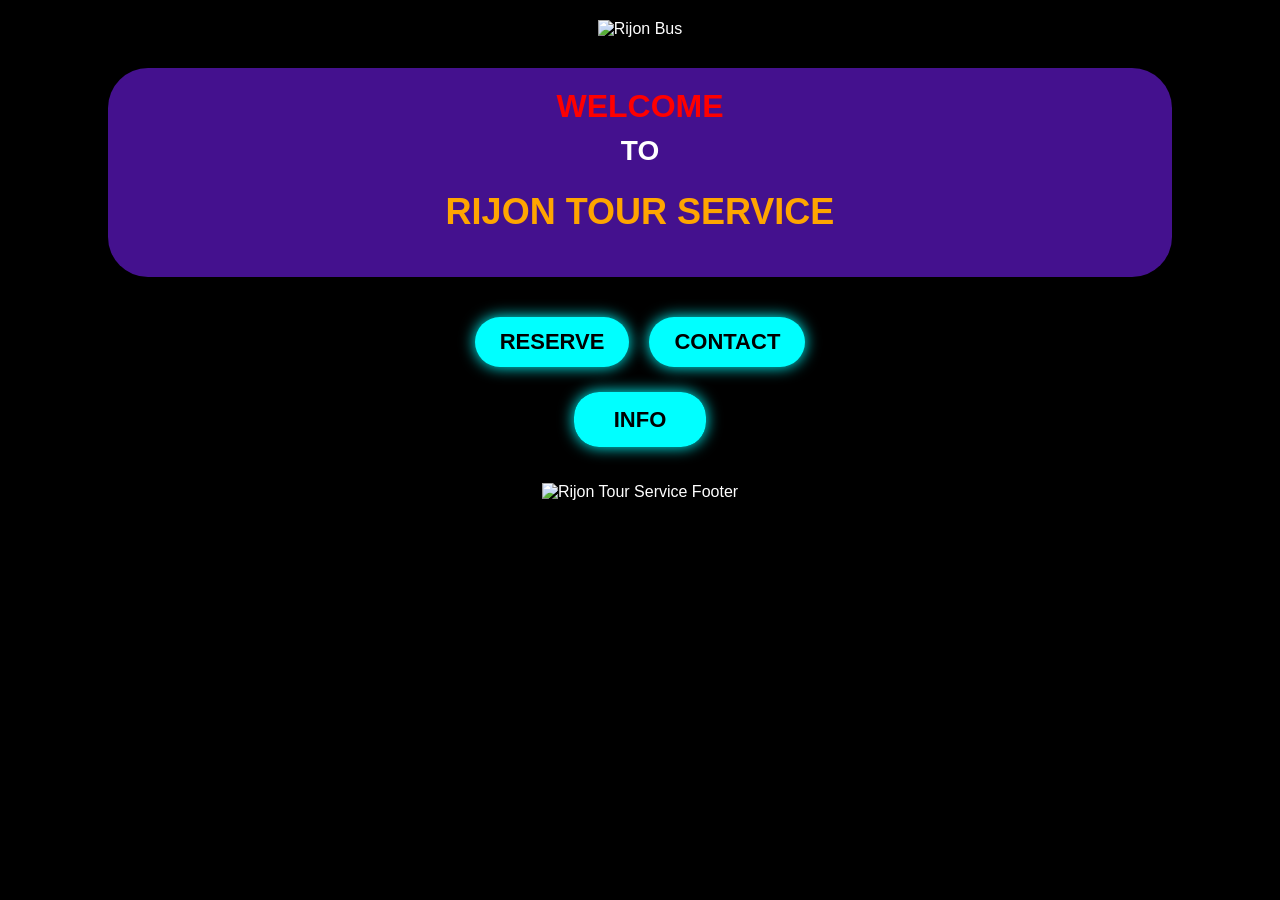
==== index.html @ b7decef7 "Add files via upload" ====
<!DOCTYPE html>
<html lang="en">
<head>
    <meta charset="UTF-8">
    <meta name="viewport" content="width=device-width, initial-scale=1.0">
    <title>Rijon Tour Service</title>
    <link rel="stylesheet" href="style.css">
</head>
<body>

    <div class="container">

        <!-- Top Bus Logo -->
        <div class="top-logo">
            <img src="c:\Users\Lenovo\OneDrive\Tài liệu\Desktop\Rijon Tour Service\bus liberty black.jpg" alt="Rijon Bus">
        </div>

        <!-- Welcome Box -->
        <div class="welcome-box">
            <h2>WELCOME</h2>
            <h3>TO</h3>
            <h1>RIJON TOUR SERVICE</h1>
        </div>

        <!-- Buttons -->
        <div class="btn-row">
            <a href="index2.html" class="btn">RESERVE</a>
            <a href="index4.html" class="btn">CONTACT</a>
            
        </div>

        <div class="info-section">
            <a href="index5.html" class="btn info-btn">INFO</a>
        </div>

        <!-- Footer Logo -->
        <footer>
            <img src="c:\Users\Lenovo\OneDrive\Tài liệu\Desktop\Rijon Tour Service\RTS liberty logo.jpg" alt="Rijon Tour Service Footer">
        </footer>

    </div>

</body>
</html>
---- style.css ----
body {
    background: black;
    margin: 0;
    padding: 0;
    font-family: 'Arial Black', sans-serif;
    text-align: center;
    color: white;
}

.container {
    width: 100%;
    padding-top: 20px;
}

/* Top Logo */
.top-logo img {
    width: 150px;
    margin: 0 auto;
}

/* Welcome Box */
.welcome-box {
    background: #44118E;
    width: 80%;
    margin: 30px auto;
    padding: 20px;
    border-radius: 40px;
    color: orange;
}

.welcome-box h2 {
    font-size: 32px;
    color: red;
    margin: 0;
}

.welcome-box h3 {
    font-size: 28px;
    color: white;
    margin: 10px 0;
}

.welcome-box h1 {
    font-size: 36px;
    color: orange;
}

/* Buttons */
.btn-row {
    display: flex;
    justify-content: center;
    gap: 20px;
    margin-top: 40px;
}

.btn {
    background: cyan;
    padding: 12px 25px;
    border-radius: 25px;
    text-decoration: none;
    color: black;
    font-size: 22px;
    font-weight: bold;
    box-shadow: 0 0 15px cyan;
}

.info-section {
    margin-top: 40px;
}

.info-btn {
    padding: 15px 40px;
}

/* Footer */
footer img {
    width: 90%;
    margin-top: 50px;
}
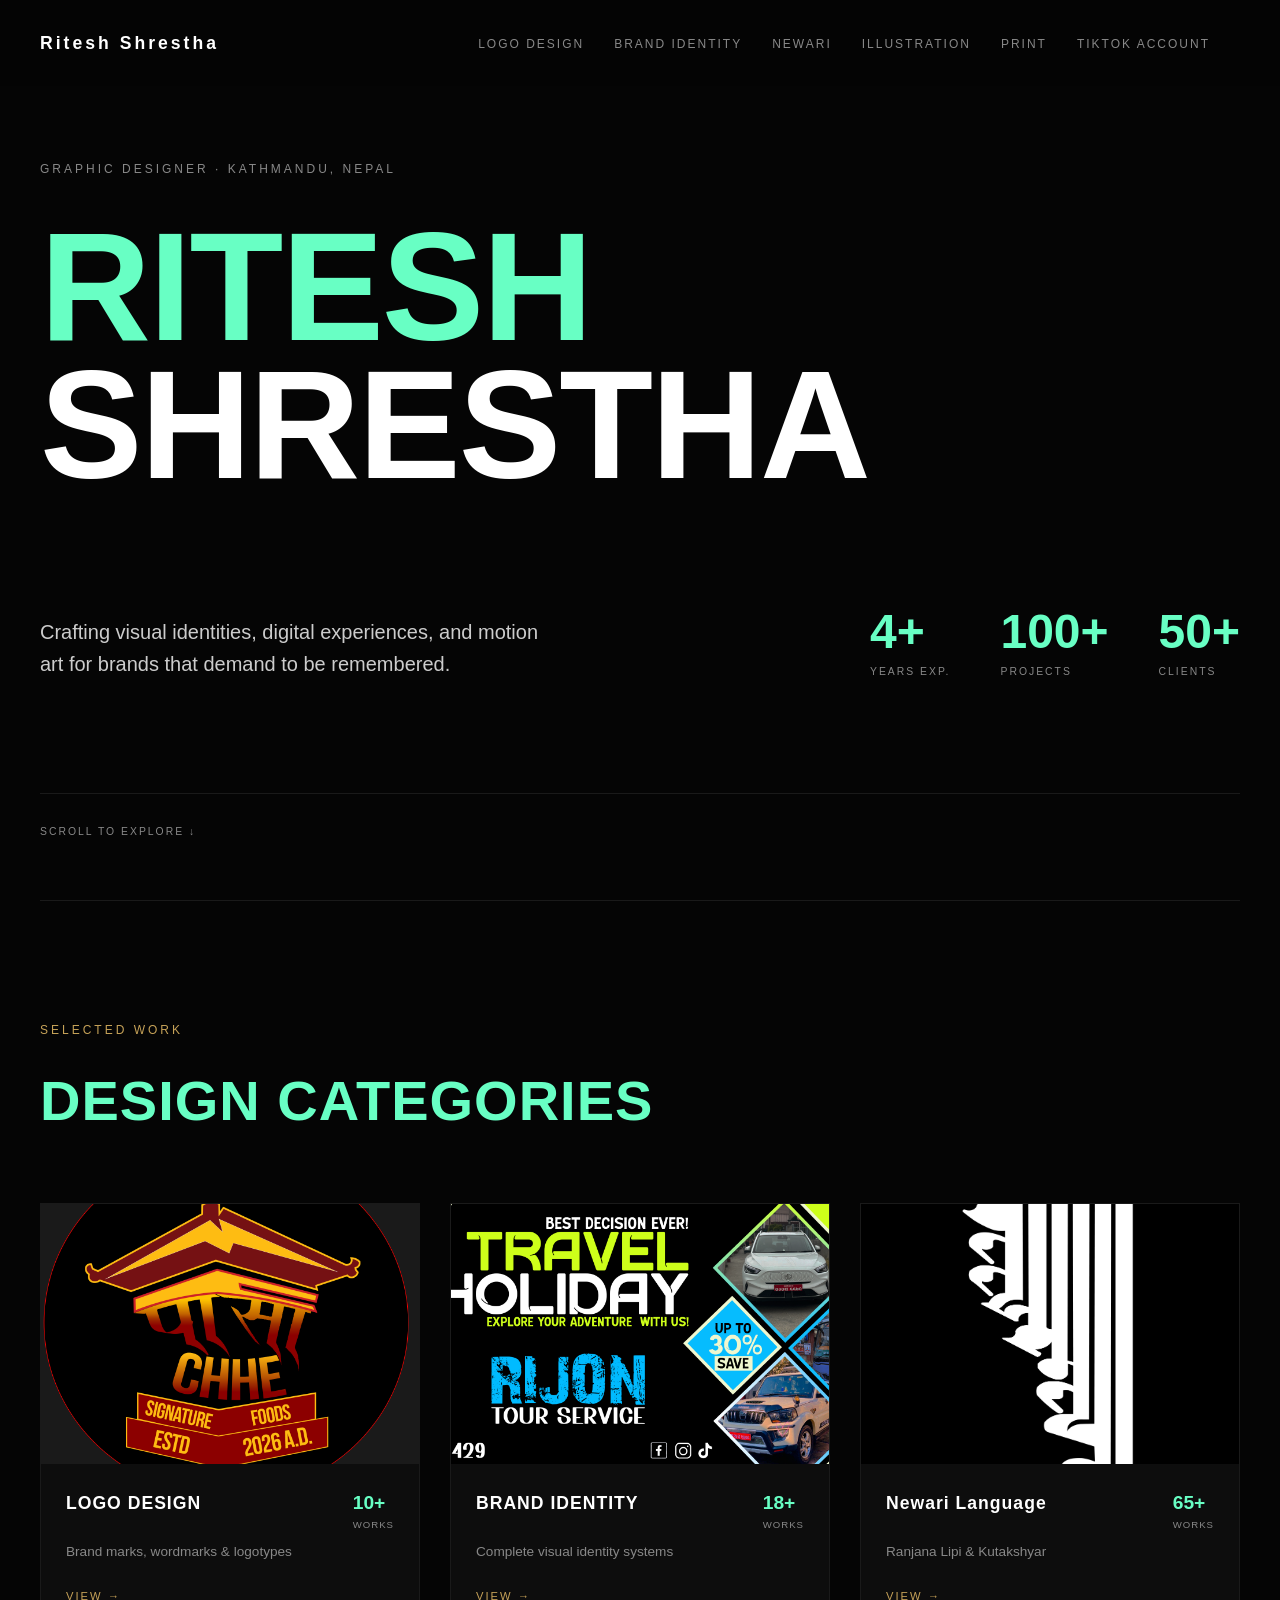
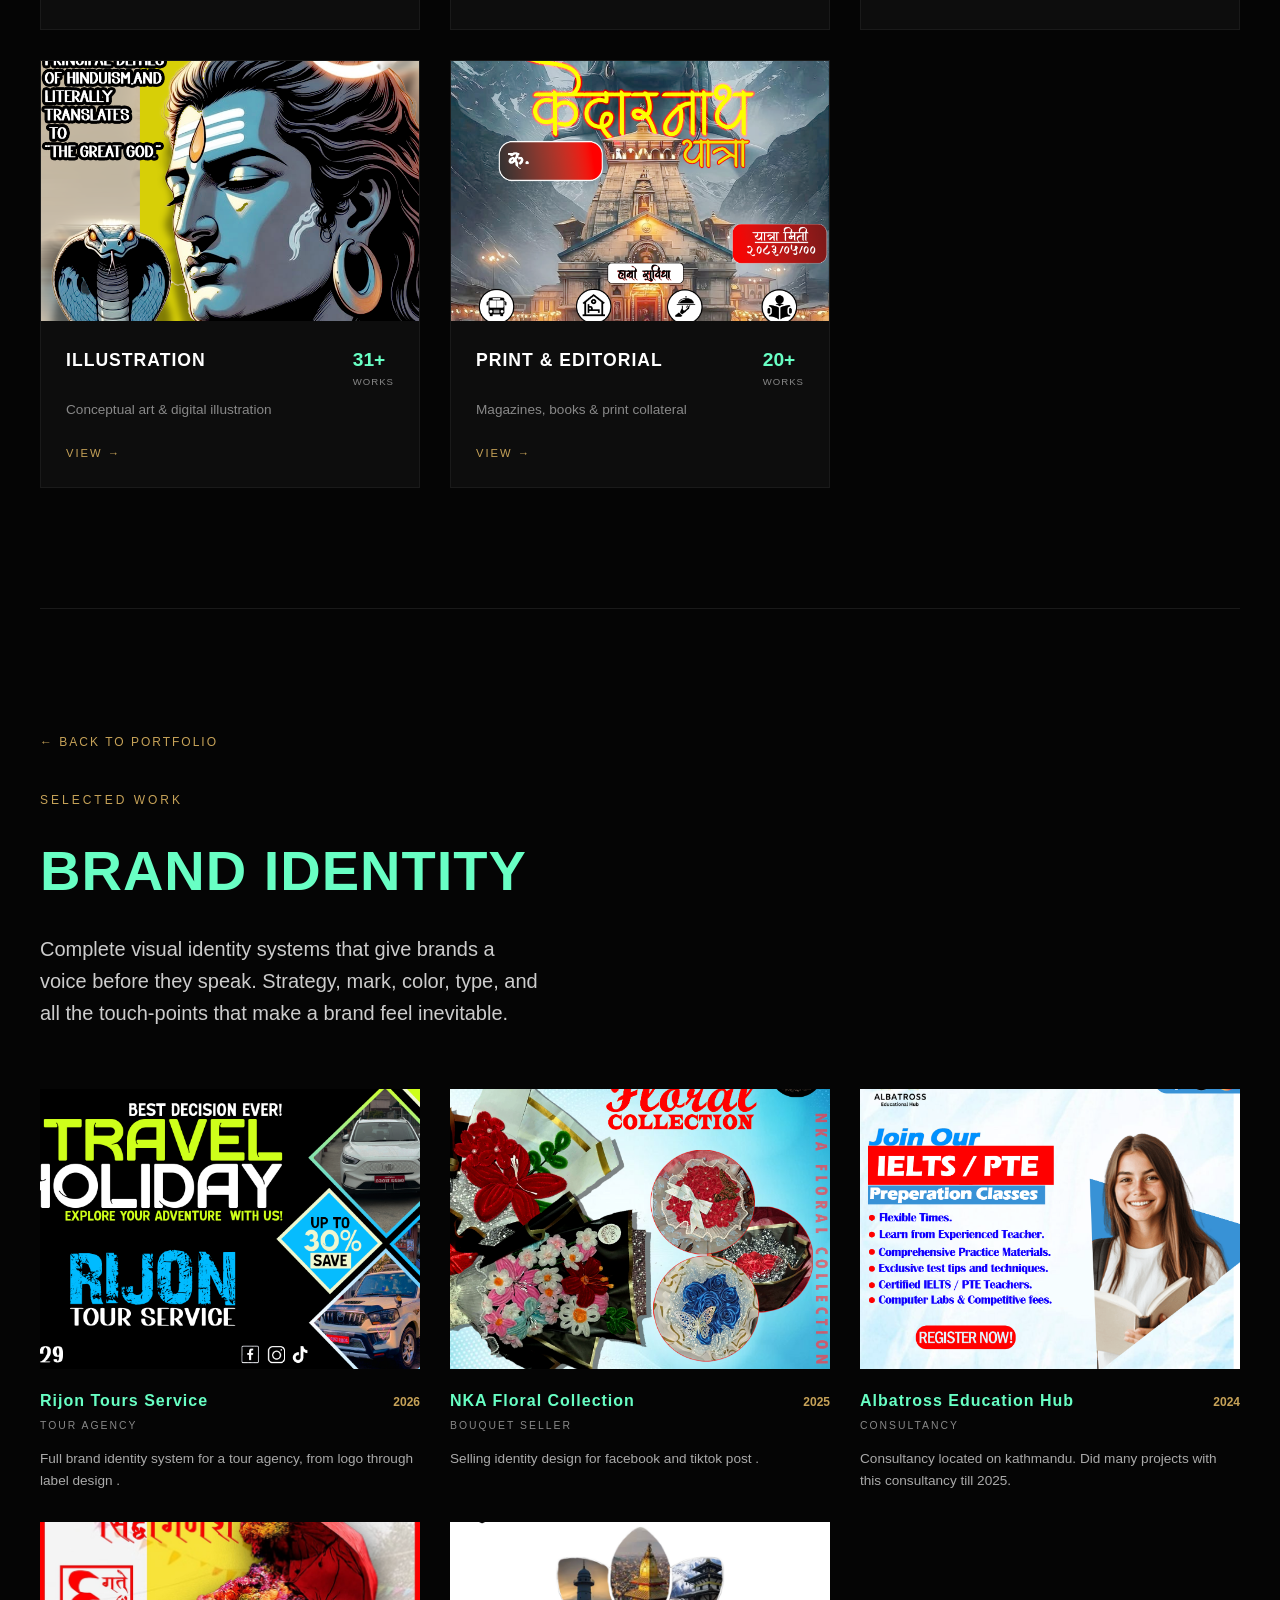
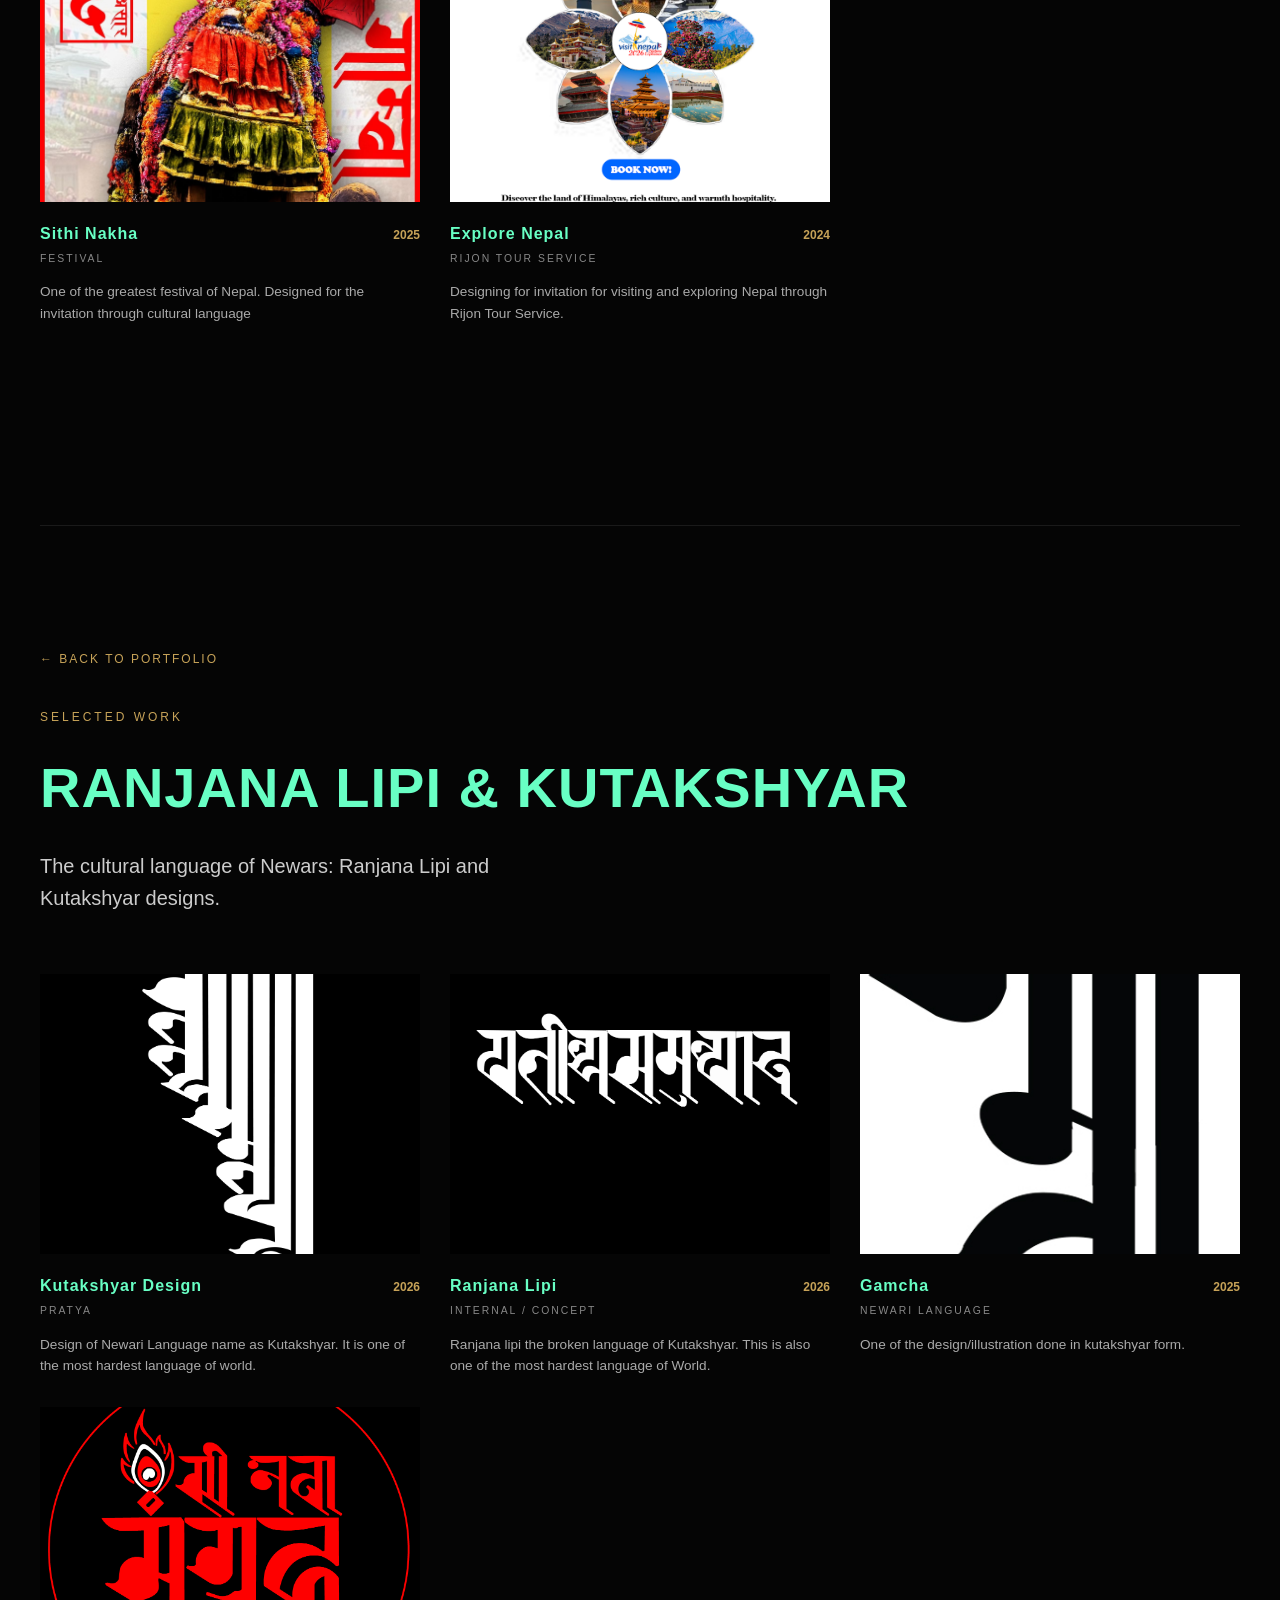
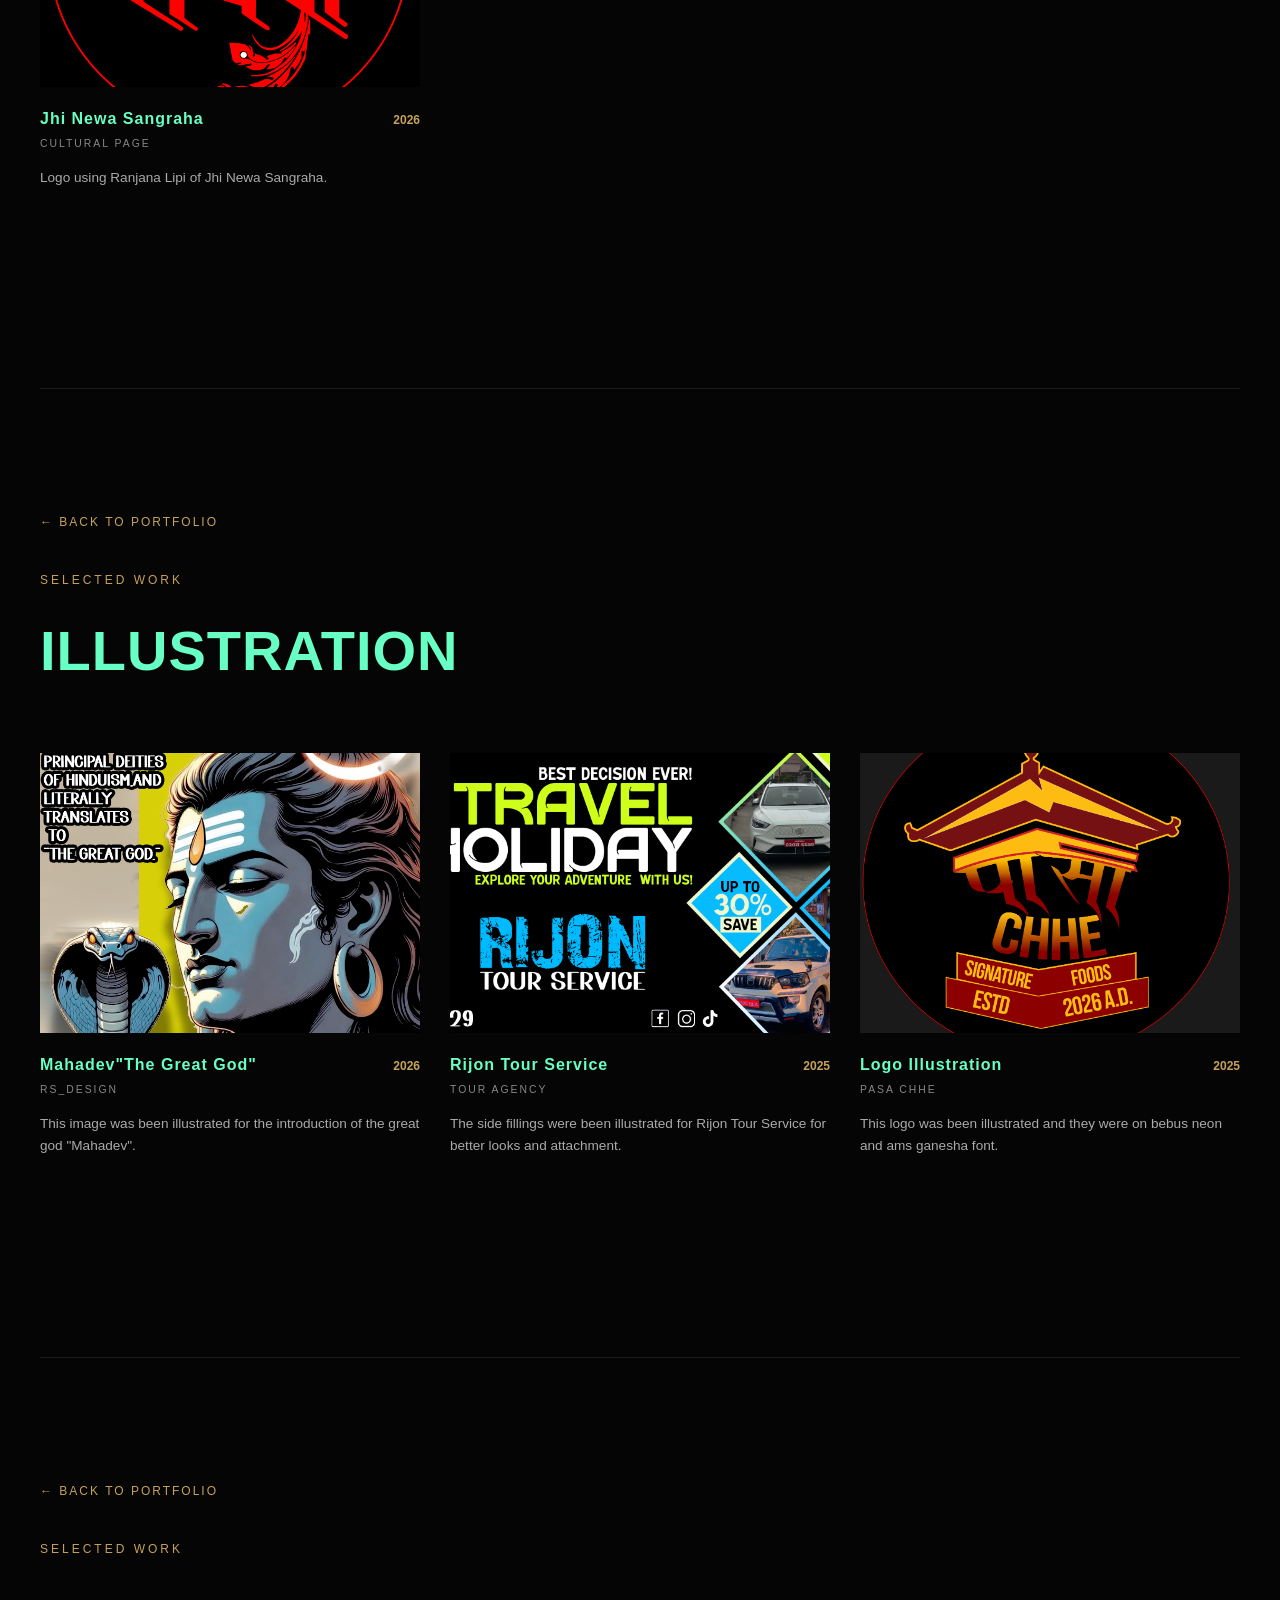
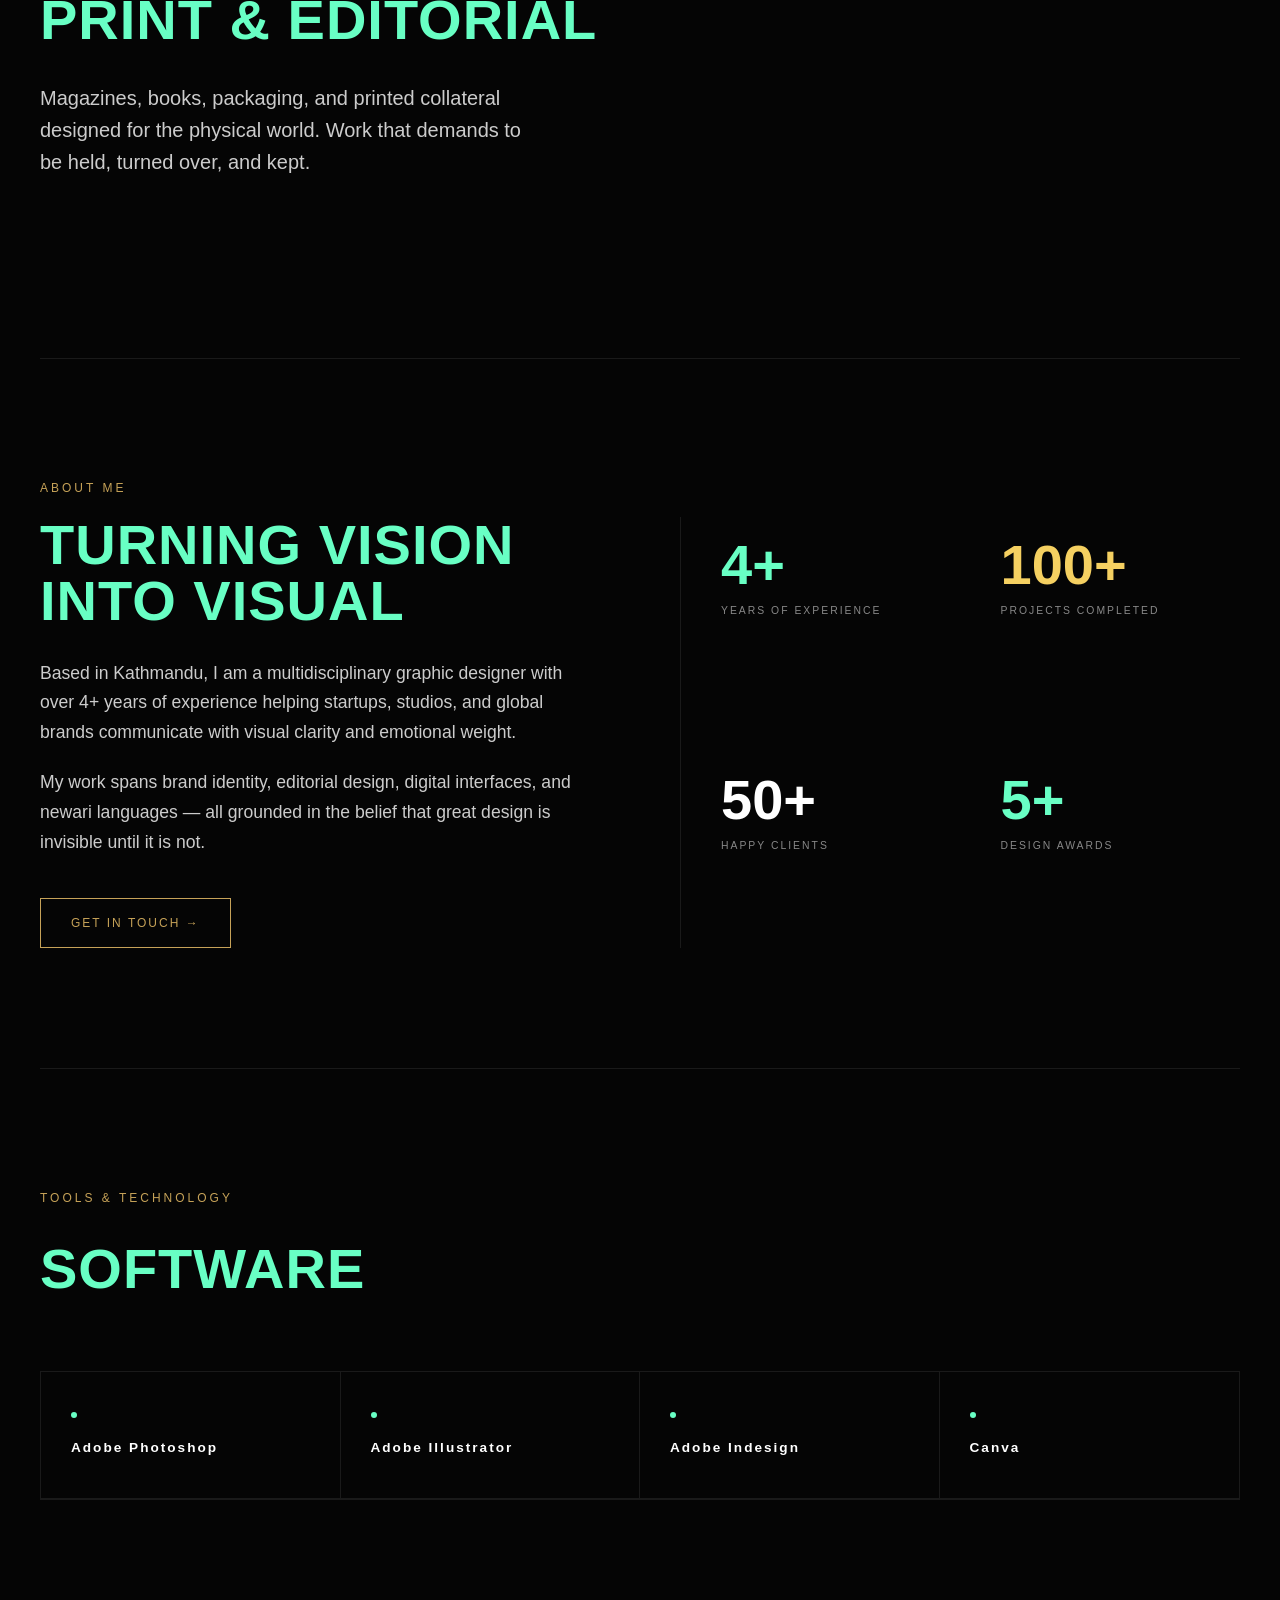
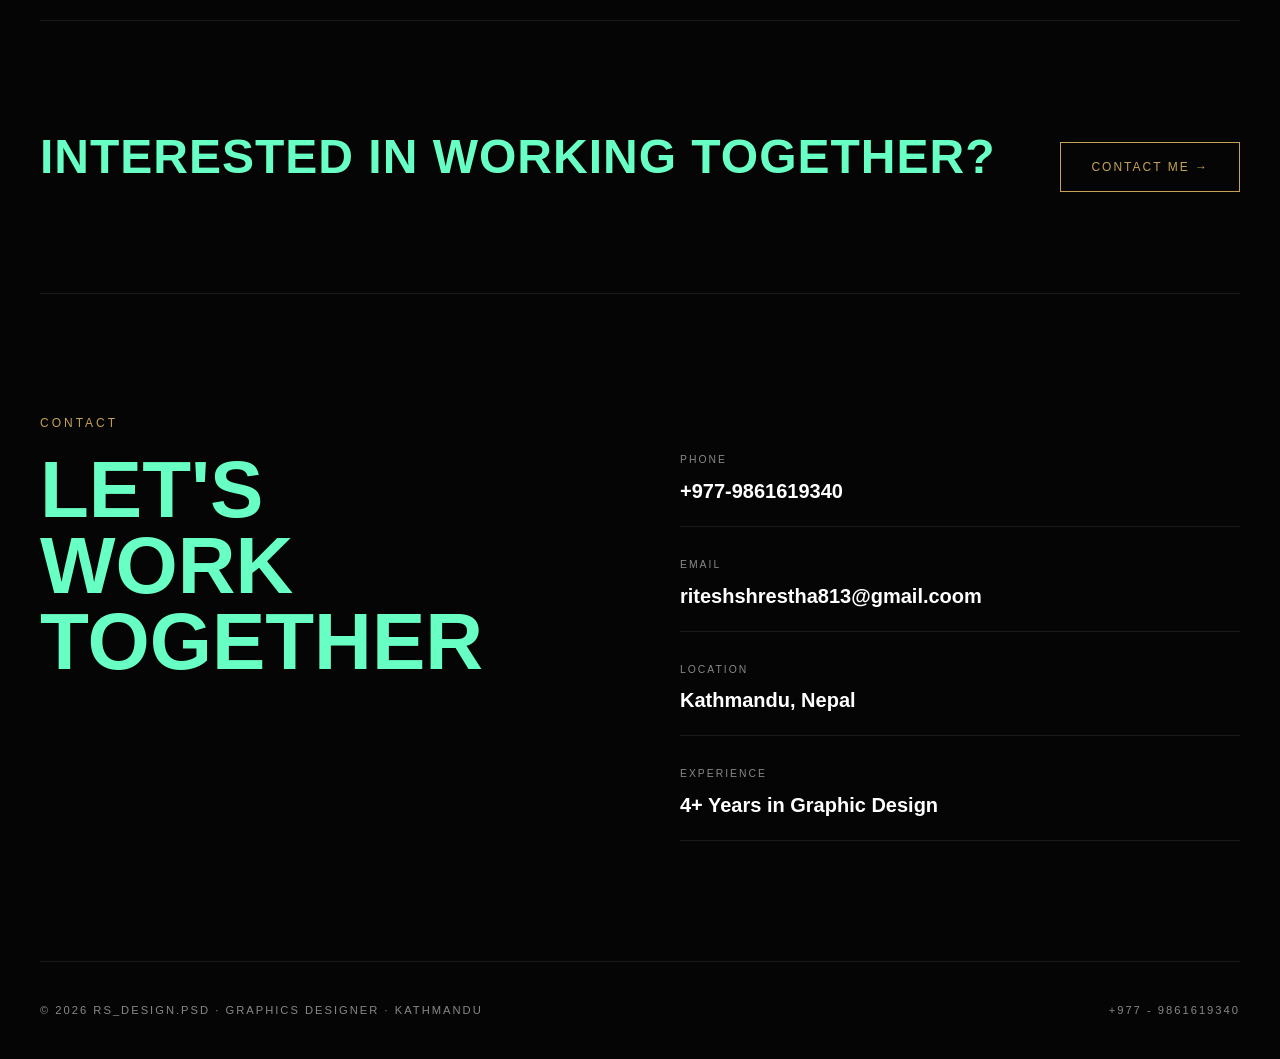
==== commit 59fe35a7: "Add files via upload Signed-off-by: RIJON TOURS <riteshshrestha813@gmail.com>" ====
--- a/index.html
+++ b/index.html
@@ -1,44 +1,385 @@
 <!DOCTYPE html>
 <html lang="en">
 <head>
-    <meta charset="UTF-8">
-    <meta name="viewport" content="width=device-width, initial-scale=1.0">
-    <title>Rijon Tour Service</title>
-    <link rel="stylesheet" href="style.css">
+  <meta charset="UTF-8">
+  <meta name="viewport" content="width=device-width, initial-scale=1.0">
+  <title>Alex Moreno — Portfolio</title>
+  <link rel="stylesheet" href="style2.css">
 </head>
 <body>
 
-    <div class="container">
-
-        <!-- Top Bus Logo -->
-        <div class="top-logo">
-            <img src="c:\Users\Lenovo\OneDrive\Tài liệu\Desktop\Rijon Tour Service\bus liberty black.jpg" alt="Rijon Bus">
-        </div>
-
-        <!-- Welcome Box -->
-        <div class="welcome-box">
-            <h2>WELCOME</h2>
-            <h3>TO</h3>
-            <h1>RIJON TOUR SERVICE</h1>
-        </div>
-
-        <!-- Buttons -->
-        <div class="btn-row">
-            <a href="index2.html" class="btn">RESERVE</a>
-            <a href="index4.html" class="btn">CONTACT</a>
-            
-        </div>
-
-        <div class="info-section">
-            <a href="index5.html" class="btn info-btn">INFO</a>
-        </div>
-
-        <!-- Footer Logo -->
-        <footer>
-            <img src="c:\Users\Lenovo\OneDrive\Tài liệu\Desktop\Rijon Tour Service\RTS liberty logo.jpg" alt="Rijon Tour Service Footer">
-        </footer>
-
+  <!-- Header Navigation -->
+  <header>
+    <div class="logo">Ritesh Shrestha</div>
+    <nav>
+      <ul>
+        <li><a href="#categories">Logo Design</a></li>
+        <li><a href="#brand-identity">Brand Identity</a></li>
+        <li><a href="#ui-ux">Newari</a></li>
+        <li><a href="#illustration">Illustration</a></li>
+        <li><a href="#print">Print</a></li>
+        <li><a href="https://www.tiktok.com/@rs_design.psd?is_from_webapp=1&sender_device=pc">Tiktok Account</a></li>
+         </div>
+      <div class="social-media-links">
+          
+      </div>
+      </ul>
+    </nav>
+  </header>
+
+  <main class="container">
+    
+    <!-- Hero Section -->
+    <section id="hero">
+      <div class="hero-top">
+        <div class="subtitle">Graphic Designer &middot; Kathmandu, Nepal</div>
+        <h1 class="hero-title">
+          <span class="accent">Ritesh</span>
+          <span class="white">Shrestha</span>
+      </div>
+      
+      <div class="hero-bottom">
+        <p class="hero-desc">Crafting visual identities, digital experiences, and motion art for brands that demand to be remembered.</p>
+        <div class="hero-stats">
+          <div class="stat-item">
+            <span class="stat-number">4+</span>
+            <span class="stat-label">Years Exp.</span>
+          </div>
+          <div class="stat-item">
+            <span class="stat-number">100+</span>
+            <span class="stat-label">Projects</span>
+          </div>
+          <div class="stat-item">
+            <span class="stat-number">50+</span>
+            <span class="stat-label">Clients</span>
+          </div>
+        </div>
+      </div>
+      <div class="scroll-indicator">Scroll to explore &darr;</div>
+    </section>
+
+    <!-- Categories Section -->
+    <section id="categories">
+      <div class="section-tag">Selected Work</div>
+      <h2 class="section-heading">Design Categories</h2>
+      
+      <div class="category-grid">
+        <div class="category-card">
+          <img src="pasa chhe2.png" alt="Logo Design" class="category-image">
+          <div class="category-info">
+            <div class="category-header">
+              <h3 class="category-title">LOGO DESIGN</h3>
+              <div class="category-count">10+<span>WORKS</span></div>
+            </div>
+            <p class="category-desc">Brand marks, wordmarks & logotypes</p>
+            <a href="#brand-identity" class="category-link">View &rarr;</a>
+          </div>
+        </div>
+
+        <div class="category-card">
+          <img src="RTS cover img.png" alt="Brand Identity" class="category-image">
+          <div class="category-info">
+            <div class="category-header">
+              <h3 class="category-title">BRAND IDENTITY</h3>
+              <div class="category-count">18+<span>WORKS</span></div>
+            </div>
+            <p class="category-desc">Complete visual identity systems</p>
+            <a href="#brand-identity" class="category-link">View &rarr;</a>
+          </div>
+        </div>
+
+        <div class="category-card">
+          <img src="kutakshyar.png" alt="UI / UX Design" class="category-image">
+          <div class="category-info">
+            <div class="category-header">
+              <h3 class="category-title">Newari Language</h3>
+              <div class="category-count">65+ <span>WORKS</span></div>
+            </div>
+            <p class="category-desc">Ranjana Lipi & Kutakshyar</p>
+            <a href="#ui-ux" class="category-link">View &rarr;</a>
+          </div>
+        </div>
+
+        <div class="category-card">
+          <img src="mahadev the great god.png" alt="Illustration" class="category-image">
+          <div class="category-info">
+            <div class="category-header">
+              <h3 class="category-title">ILLUSTRATION</h3>
+              <div class="category-count">31+ <span>WORKS</span></div>
+            </div>
+            <p class="category-desc">Conceptual art & digital illustration</p>
+            <a href="#illustration" class="category-link">View &rarr;</a>
+          </div>
+        </div>
+
+        <div class="category-card">
+          <img src="kedarnath.png" alt="Print & Editorial" class="category-image">
+          <div class="category-info">
+            <div class="category-header">
+              <h3 class="category-title">PRINT & EDITORIAL</h3>
+              <div class="category-count">20+ <span>WORKS</span></div>
+            </div>
+            <p class="category-desc">Magazines, books & print collateral</p>
+            <a href="#print" class="category-link">View &rarr;</a>
+          </div>
+        </div>
+      </div>
+    </section>
+
+    <!-- Brand Identity Section -->
+    <section id="brand-identity">
+      <a href="#categories" class="back-link">&larr; Back to Portfolio</a>
+      <div class="section-tag">Selected Work</div>
+      <h2 class="section-heading">Brand Identity</h2>
+      <p class="hero-desc" style="margin-top: -40px; margin-bottom: 60px;">Complete visual identity systems that give brands a voice before they speak. Strategy, mark, color, type, and all the touch-points that make a brand feel inevitable.</p>
+      
+      <div class="project-grid">
+        <div class="project-card">
+          <img src="RTS cover img.png" alt="Rijon Tours Service" class="project-image">
+          <div class="project-header">
+            <h3 class="project-title">Rijon Tours Service</h3>
+            <span class="project-year">2026</span>
+          </div>
+          <div class="project-client">Tour Agency</div>
+          <p class="project-desc">Full brand identity system for a tour agency, from logo through label design .</p>
+        </div>
+
+        <div class="project-card">
+          <img src="flower design.png" alt="NKA Floral" class="project-image">
+          <div class="project-header">
+            <h3 class="project-title">NKA Floral Collection</h3>
+            <span class="project-year">2025</span>
+          </div>
+          <div class="project-client">Bouquet Seller</div>
+          <p class="project-desc">Selling identity design for facebook and tiktok post .</p>
+        </div>
+
+        <div class="project-card">
+          <img src="ieltspte classes.png" alt="Albatross" class="project-image">
+          <div class="project-header">
+            <h3 class="project-title">Albatross Education Hub</h3>
+            <span class="project-year">2024</span>
+          </div>
+          <div class="project-client">Consultancy</div>
+          <p class="project-desc">Consultancy located on kathmandu. Did many projects with this consultancy till 2025.</p>
+        </div>
+
+        <div class="project-card">
+          <img src="jatra.jpg" alt="Jatra" class="project-image">
+          <div class="project-header">
+            <h3 class="project-title">Sithi Nakha</h3>
+            <span class="project-year">2025</span>
+          </div>
+          <div class="project-client">Festival</div>
+          <p class="project-desc">One of the greatest festival of Nepal. Designed for the invitation through cultural language</p>
+        </div>
+
+        <div class="project-card">
+          <img src="design 1.png" alt="Design" class="project-image">
+          <div class="project-header">
+            <h3 class="project-title">Explore Nepal</h3>
+            <span class="project-year">2024</span>
+          </div>
+          <div class="project-client">Rijon Tour Service</div>
+          <p class="project-desc">Designing for invitation for visiting and exploring Nepal through Rijon Tour Service.</p>
+        </div>
+      </div>
+    </section>
+
+    <!-- UI / UX Section -->
+    <section id="ui-ux">
+      <a href="#categories" class="back-link">&larr; Back to Portfolio</a>
+      <div class="section-tag">Selected Work</div>
+      <h2 class="section-heading">Ranjana Lipi & Kutakshyar</h2>
+      <p class="hero-desc" style="margin-top: -40px; margin-bottom: 60px;">The cultural language of Newars: Ranjana Lipi and Kutakshyar designs.</p>
+      
+      <div class="project-grid">
+        <div class="project-card">
+          <img src="kutakshyar.png" alt="Newa Lang" class="project-image">
+          <div class="project-header">
+            <h3 class="project-title">Kutakshyar Design</h3>
+            <span class="project-year">2026</span>
+          </div>
+          <div class="project-client">Pratya</div>
+          <p class="project-desc">Design of Newari Language name as Kutakshyar. It is one of the most hardest language of world.</p>
+        </div>
+
+        <div class="project-card">
+          <img src="ranjana lipi .png" alt="Newa lang" class="project-image">
+          <div class="project-header">
+            <h3 class="project-title">Ranjana Lipi</h3>
+            <span class="project-year">2026</span>
+          </div>
+          <div class="project-client">Internal / Concept</div>
+          <p class="project-desc">Ranjana lipi the broken language of Kutakshyar. This is also one of the most hardest language of World. </p>
+        </div>
+
+        <div class="project-card">
+          <img src="Untitled-1.jpg" alt="Newa lang" class="project-image">
+          <div class="project-header">
+            <h3 class="project-title">Gamcha</h3>
+            <span class="project-year">2025</span>
+          </div>
+          <div class="project-client">Newari Language</div>
+          <p class="project-desc">One of the design/illustration done in kutakshyar form.</p>
+        </div>
+
+        <div class="project-card">
+          <img src="jns final logo2.jpg" alt="Newa lang" class="project-image">
+          <div class="project-header">
+            <h3 class="project-title">Jhi Newa Sangraha</h3>
+            <span class="project-year">2026</span>
+          </div>
+          <div class="project-client">Cultural Page</div>
+          <p class="project-desc">Logo using Ranjana Lipi of Jhi Newa Sangraha.</p>
+        </div>
+      </div>
+    </section>
+
+    <!-- Illustration Section -->
+    <section id="illustration">
+      <a href="#categories" class="back-link">&larr; Back to Portfolio</a>
+      <div class="section-tag">Selected Work</div>
+      <h2 class="section-heading">Illustration</h2>
+      
+      <div class="project-grid">
+        <div class="project-card">
+          <img src="mahadev the great god.png" alt="Mahadev" class="project-image">
+          <div class="project-header">
+            <h3 class="project-title">Mahadev"The Great God"</h3>
+            <span class="project-year">2026</span>
+          </div>
+          <div class="project-client">RS_Design</div>
+          <p class="project-desc">This image was been illustrated for the introduction of the great god "Mahadev".</p>
+        </div>
+
+        <div class="project-card">
+          <img src="RTS cover img.png" alt="AI" class="project-image">
+          <div class="project-header">
+            <h3 class="project-title">Rijon Tour Service</h3>
+            <span class="project-year">2025</span>
+          </div>
+          <div class="project-client">Tour Agency</div>
+          <p class="project-desc">The side fillings were been illustrated for Rijon Tour Service for better looks and attachment.</p>
+        </div>
+
+        <div class="project-card">
+          <img src="pasa chhe2.png" alt="AI" class="project-image">
+          <div class="project-header">
+            <h3 class="project-title">Logo Illustration</h3>
+            <span class="project-year">2025</span>
+          </div>
+          <div class="project-client">Pasa Chhe</div>
+          <p class="project-desc">This logo was been illustrated and they were on bebus neon and ams ganesha font.</p>
+        </div>
+      </div>
+    </section>
+
+    <!-- Print Section -->
+    <section id="print">
+      <a href="#categories" class="back-link">&larr; Back to Portfolio</a>
+      <div class="section-tag">Selected Work</div>
+      <h2 class="section-heading">Print & Editorial</h2>
+      <p class="hero-desc" style="margin-top: -40px; margin-bottom: 60px;">Magazines, books, packaging, and printed collateral designed for the physical world. Work that demands to be held, turned over, and kept.</p>
+    </section>
+
+    <!-- About Section -->
+    <section id="about">
+      <div class="section-tag">About Me</div>
+      <div class="about-grid">
+        <div>
+          <h2 class="section-heading" style="line-height: 1; margin-bottom: 30px;">Turning Vision<br>Into Visual</h2>
+          <div class="about-text">
+            <p>Based in Kathmandu, I am a multidisciplinary graphic designer with over 4+ years of experience helping startups, studios, and global brands communicate with visual clarity and emotional weight.</p>
+            <p>My work spans brand identity, editorial design, digital interfaces, and newari languages — all grounded in the belief that great design is invisible until it is not.</p>
+          </div>
+          <a href="#contact" class="btn">Get in touch &rarr;</a>
+        </div>
+
+        <div class="about-stats-grid">
+          <div class="about-stat-item">
+            <div class="about-stat-number green">4+</div>
+            <div class="stat-label">Years of Experience</div>
+          </div>
+          <div class="about-stat-item">
+            <div class="about-stat-number yellow">100+</div>
+            <div class="stat-label">Projects Completed</div>
+          </div>
+          <div class="about-stat-item">
+            <div class="about-stat-number">50+</div>
+            <div class="stat-label">Happy Clients</div>
+          </div>
+          <div class="about-stat-item">
+            <div class="about-stat-number green">5+</div>
+            <div class="stat-label">Design Awards</div>
+          </div>
+        </div>
+      </div>
+    </section>
+
+    <!-- Tools & Software Section -->
+    <section id="software">
+      <div class="section-tag">Tools & Technology</div>
+      <h2 class="section-heading">Software</h2>
+
+      <div class="software-grid">
+        <div class="software-item">
+          <div class="software-dot"></div>
+          <div class="software-name">Adobe Photoshop</div>
+        </div>
+        <div class="software-item">
+          <div class="software-dot"></div>
+          <div class="software-name">Adobe Illustrator</div>
+        </div>
+        <div class="software-item">
+          <div class="software-dot"></div>
+          <div class="software-name">Adobe Indesign</div>
+        </div>
+        <div class="software-item">
+          <div class="software-dot"></div>
+          <div class="software-name">Canva</div>
+        </div>
+    </section>
+
+    <!-- CTA Banner -->
+    <div class="cta-banner">
+      <h2 class="cta-title">INTERESTED IN WORKING TOGETHER?</h2>
+      <a href="#contact" class="btn">CONTACT ME &rarr;</a>
     </div>
+
+    <!-- Contact Section -->
+    <section id="contact">
+      <div class="section-tag">Contact</div>
+      <div class="contact-grid">
+        <h2 class="contact-title">Let's<br>Work<br>Together</h2>
+
+        <div class="contact-details">
+          <div class="contact-item">
+            <div class="contact-label">Phone</div>
+            <div class="contact-value">+977-9861619340</div>
+          </div>
+          <div class="contact-item">
+            <div class="contact-label">Email</div>
+            <div class="contact-value">riteshshrestha813@gmail.coom</div>
+          </div>
+          <div class="contact-item">
+            <div class="contact-label">Location</div>
+            <div class="contact-value">Kathmandu, Nepal</div>
+          </div>
+          <div class="contact-item">
+            <div class="contact-label">Experience</div>
+            <div class="contact-value">4+ Years in Graphic Design</div>
+          </div>
+        </div>
+      </div>
+    </section>
+
+    <!-- Footer Section -->
+    <footer>
+      <div>&copy; 2026 RS_DESIGN.Psd &middot; GRAPHICS DESIGNER &middot; Kathmandu</div>
+      <div>+977 - 9861619340</div>
+    </footer>
+  </main>
 
 </body>
 </html>
--- a/style2.css
+++ b/style2.css
@@ -0,0 +1,510 @@
+:root {
+  --bg-color: #050505;
+  --accent-green: #68ffc4;
+  --accent-gold: #c6a258;
+  --text-white: #ffffff;
+  --text-muted: #888888;
+  --border-color: #1a1a1a;
+  --card-bg: #0d0d0d;
+  --font-main: -apple-system, BlinkMacSystemFont, "Segoe UI", Roboto, Helvetica, Arial, sans-serif;
+}
+
+* {
+  margin: 0;
+  padding: 0;
+  box-sizing: border-box;
+}
+
+body {
+  background-color: var(--bg-color);
+  color: var(--text-white);
+  font-family: var(--font-main);
+  line-height: 1.5;
+  -webkit-font-smoothing: antialiased;
+}
+
+a {
+  color: inherit;
+  text-decoration: none;
+}
+
+.container {
+  max-width: 1400px;
+  margin: 0 auto;
+  padding: 0 40px;
+}
+
+/* Navigation */
+header {
+  padding: 30px 40px;
+  display: flex;
+  justify-content: space-between;
+  align-items: center;
+  position: fixed;
+  top: 0;
+  left: 0;
+  width: 100%;
+  background-color: rgba(5, 5, 5, 0.9);
+  backdrop-filter: blur(10px);
+  z-index: 100;
+}
+
+.logo {
+  font-weight: 900;
+  letter-spacing: 3px;
+  font-size: 1.1rem;
+}
+
+nav ul {
+  display: flex;
+  list-style: none;
+  gap: 30px;
+}
+
+nav a {
+  font-size: 0.75rem;
+  letter-spacing: 2px;
+  text-transform: uppercase;
+  color: var(--text-muted);
+  transition: color 0.3s;
+}
+
+nav a:hover, nav a.active {
+  color: var(--accent-gold);
+}
+
+/* Base Section Layout */
+section {
+  padding: 120px 0;
+  border-top: 1px solid var(--border-color);
+}
+
+.section-tag {
+  font-size: 0.75rem;
+  letter-spacing: 3px;
+  text-transform: uppercase;
+  color: var(--accent-gold);
+  margin-bottom: 20px;
+}
+
+.section-heading {
+  font-size: 3.5rem;
+  font-weight: 900;
+  color: var(--accent-green);
+  text-transform: uppercase;
+  letter-spacing: 1px;
+  margin-bottom: 60px;
+}
+
+/* Hero Section */
+#hero {
+  min-height: 100vh;
+  padding-top: 160px;
+  padding-bottom: 60px;
+  display: flex;
+  flex-direction: column;
+  justify-content: space-between;
+  border-top: none;
+}
+
+.subtitle {
+  font-size: 0.75rem;
+  letter-spacing: 3px;
+  text-transform: uppercase;
+  color: var(--text-muted);
+  margin-bottom: 40px;
+}
+
+.hero-title {
+  font-size: clamp(4rem, 12vw, 10rem);
+  font-weight: 900;
+  line-height: 0.9;
+  letter-spacing: -2px;
+  text-transform: uppercase;
+}
+
+.hero-title .accent {
+  color: var(--accent-green);
+  display: block;
+}
+
+.hero-title .white {
+  color: var(--text-white);
+  display: block;
+}
+
+.hero-bottom {
+  display: grid;
+  grid-template-columns: 1fr 1fr;
+  gap: 40px;
+  margin-top: 60px;
+  align-items: flex-end;
+}
+
+.hero-desc {
+  font-size: 1.25rem;
+  color: #ccc;
+  max-width: 500px;
+  line-height: 1.6;
+}
+
+.hero-stats {
+  display: flex;
+  gap: 50px;
+  justify-content: flex-end;
+}
+
+.stat-item {
+  display: flex;
+  flex-direction: column;
+}
+
+.stat-number {
+  font-size: 3rem;
+  font-weight: 800;
+  color: var(--accent-green);
+  line-height: 1;
+}
+
+.stat-label {
+  font-size: 0.65rem;
+  letter-spacing: 2px;
+  text-transform: uppercase;
+  color: var(--text-muted);
+  margin-top: 8px;
+}
+
+.scroll-indicator {
+  margin-top: 60px;
+  font-size: 0.65rem;
+  letter-spacing: 2px;
+  text-transform: uppercase;
+  color: var(--text-muted);
+  border-top: 1px solid var(--border-color);
+  padding-top: 30px;
+}
+
+/* Category Grid Section */
+.category-grid {
+  display: grid;
+  grid-template-columns: repeat(3, 1fr);
+  gap: 30px;
+}
+
+.category-card {
+  background-color: var(--card-bg);
+  border: 1px solid var(--border-color);
+  display: flex;
+  flex-direction: column;
+}
+
+.category-image {
+  width: 100%;
+  height: 260px;
+  object-fit: cover;
+  background-color: #1a1a1a;
+}
+
+.category-info {
+  padding: 25px;
+  display: flex;
+  flex-direction: column;
+  flex-grow: 1;
+}
+
+.category-header {
+  display: flex;
+  justify-content: space-between;
+  align-items: baseline;
+  margin-bottom: 10px;
+}
+
+.category-title {
+  font-size: 1.1rem;
+  font-weight: 800;
+  letter-spacing: 1px;
+}
+
+.category-count {
+  color: var(--accent-green);
+  font-weight: 800;
+  font-size: 1.2rem;
+}
+
+.category-count span {
+  display: block;
+  font-size: 0.6rem;
+  color: var(--text-muted);
+  font-weight: normal;
+  letter-spacing: 1px;
+  text-align: right;
+}
+
+.category-desc {
+  font-size: 0.85rem;
+  color: var(--text-muted);
+  margin-bottom: 25px;
+}
+
+.category-link {
+  font-size: 0.7rem;
+  letter-spacing: 2px;
+  text-transform: uppercase;
+  color: var(--accent-gold);
+  margin-top: auto;
+}
+
+/* Project Sub-Pages Header / Layout */
+.category-hero {
+  padding-top: 180px;
+  padding-bottom: 60px;
+}
+
+.back-link {
+  display: inline-block;
+  font-size: 0.75rem;
+  letter-spacing: 2px;
+  text-transform: uppercase;
+  color: var(--accent-gold);
+  margin-bottom: 40px;
+  transition: opacity 0.3s;
+}
+
+.back-link:hover {
+  opacity: 0.8;
+}
+
+.project-grid {
+  display: grid;
+  grid-template-columns: repeat(3, 1fr);
+  gap: 30px;
+  margin-bottom: 80px;
+}
+
+.project-card {
+  display: flex;
+  flex-direction: column;
+}
+
+.project-image {
+  width: 100%;
+  height: 280px;
+  object-fit: cover;
+  background-color: #1a1a1a;
+  margin-bottom: 20px;
+}
+
+.project-header {
+  display: flex;
+  justify-content: space-between;
+  align-items: baseline;
+  margin-bottom: 5px;
+}
+
+.project-title {
+  font-size: 1rem;
+  font-weight: 800;
+  letter-spacing: 1px;
+  color: var(--accent-green);
+}
+
+.project-year {
+  font-size: 0.75rem;
+  color: var(--accent-gold);
+  font-weight: 700;
+}
+
+.project-client {
+  font-size: 0.65rem;
+  letter-spacing: 2px;
+  text-transform: uppercase;
+  color: var(--text-muted);
+  margin-bottom: 15px;
+}
+
+.project-desc {
+  font-size: 0.85rem;
+  color: #aaa;
+  line-height: 1.6;
+}
+
+/* CTA Banner Section */
+.cta-banner {
+  display: flex;
+  justify-content: space-between;
+  align-items: center;
+  padding: 100px 0;
+  border-top: 1px solid var(--border-color);
+}
+
+.cta-title {
+  font-size: 3rem;
+  font-weight: 900;
+  color: var(--accent-green);
+  letter-spacing: 1px;
+  text-transform: uppercase;
+}
+
+/* About Section */
+.about-grid {
+  display: grid;
+  grid-template-columns: 1fr 1fr;
+  gap: 80px;
+}
+
+.about-text {
+  font-size: 1.1rem;
+  color: #ccc;
+  line-height: 1.7;
+}
+
+.about-text p {
+  margin-bottom: 20px;
+}
+
+.about-stats-grid {
+  display: grid;
+  grid-template-columns: 1fr 1fr;
+  gap: 40px;
+  border-left: 1px solid var(--border-color);
+  padding-left: 40px;
+}
+
+.about-stat-item {
+  padding: 20px 0;
+}
+
+.about-stat-number {
+  font-size: 3.5rem;
+  font-weight: 800;
+  line-height: 1;
+  margin-bottom: 10px;
+}
+
+.about-stat-number.yellow { color: #f5d061; }
+.about-stat-number.green { color: var(--accent-green); }
+
+.btn {
+  display: inline-block;
+  padding: 15px 30px;
+  border: 1px solid var(--accent-gold);
+  color: var(--accent-gold);
+  font-size: 0.75rem;
+  letter-spacing: 2px;
+  text-transform: uppercase;
+  margin-top: 20px;
+  transition: all 0.3s;
+}
+
+.btn:hover {
+  background-color: var(--accent-gold);
+  color: #000;
+}
+
+/* Software Section */
+.software-grid {
+  display: grid;
+  grid-template-columns: repeat(4, 1fr);
+  border: 1px solid var(--border-color);
+}
+
+.software-item {
+  padding: 40px 30px;
+  border-right: 1px solid var(--border-color);
+  border-bottom: 1px solid var(--border-color);
+  position: relative;
+}
+
+.software-item:nth-child(4n) {
+  border-right: none;
+}
+
+.software-dot {
+  width: 6px;
+  height: 6px;
+  background-color: var(--accent-green);
+  border-radius: 50%;
+  margin-bottom: 20px;
+}
+
+.software-name {
+  font-size: 0.85rem;
+  letter-spacing: 2px;
+  font-weight: 700;
+}
+
+/* Contact Section */
+.contact-grid {
+  display: grid;
+  grid-template-columns: 1fr 1fr;
+  gap: 80px;
+}
+
+.contact-title {
+  font-size: 5rem;
+  font-weight: 900;
+  line-height: 0.95;
+  color: var(--accent-green);
+  text-transform: uppercase;
+}
+
+.contact-details {
+  display: flex;
+  flex-direction: column;
+  gap: 30px;
+}
+
+.contact-item {
+  border-bottom: 1px solid var(--border-color);
+  padding-bottom: 20px;
+}
+
+.contact-label {
+  font-size: 0.65rem;
+  letter-spacing: 2px;
+  text-transform: uppercase;
+  color: var(--text-muted);
+  margin-bottom: 8px;
+}
+
+.contact-value {
+  font-size: 1.25rem;
+  font-weight: 700;
+}
+
+/* Footer */
+footer {
+  padding: 40px 0;
+  border-top: 1px solid var(--border-color);
+  font-size: 0.7rem;
+  letter-spacing: 2px;
+  color: var(--text-muted);
+  text-transform: uppercase;
+  display: flex;
+  justify-content: space-between;
+}
+
+/* Responsive */
+@media (max-width: 900px) {
+  .category-grid, .software-grid, .project-grid {
+    grid-template-columns: repeat(2, 1fr);
+  }
+  .about-grid, .contact-grid, .hero-bottom, .cta-banner {
+    grid-template-columns: 1fr;
+    flex-direction: column;
+    align-items: flex-start;
+    gap: 30px;
+  }
+  .software-item:nth-child(4n) {
+    border-right: 1px solid var(--border-color);
+  }
+  .software-item:nth-child(2n) {
+    border-right: none;
+  }
+}
+
+@media (max-width: 600px) {
+  .project-grid, .category-grid, .software-grid {
+    grid-template-columns: 1fr;
+  }
+}
